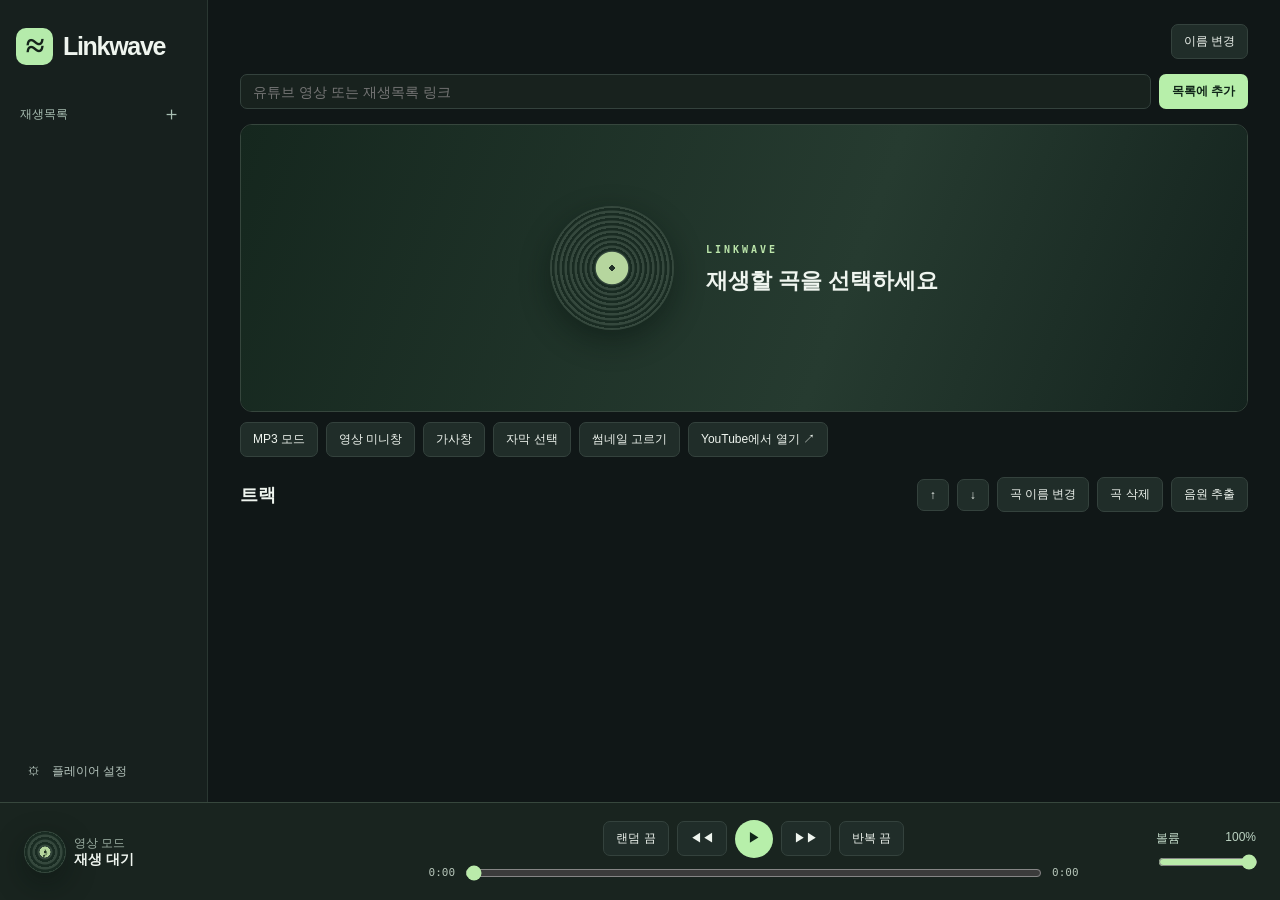
==== Player/ui/index.html @ 4fe720f4 "Import Linkwave player source and user guide" ====
<!doctype html><html lang="ko"><head><meta charset="utf-8"><meta name="viewport" content="width=device-width"><meta http-equiv="Content-Security-Policy" content="default-src 'self'; script-src 'self'; style-src 'self' 'unsafe-inline'; frame-src https://embed.linkwave.example; media-src https:; img-src 'self' data: https://thumb.linkwave.example; object-src 'none'; base-uri 'none'"><title>Linkwave</title><link rel="stylesheet" href="style.css"></head><body>
<aside><header><i class="mark">≈</i> Linkwave</header><div class="sideHead">재생목록<button id="newList" title="목록 만들기">＋</button></div><nav id="lists"></nav><button id="settings" class="sideFoot">⚙　플레이어 설정</button></aside>
<main><section id="libraryHead"><div class="flex"><h1 id="listName"></h1><button id="rename">이름 변경</button></div><form id="addForm"><input id="url" placeholder="유튜브 영상 또는 재생목록 링크" aria-label="유튜브 링크"><button class="accent">목록에 추가</button></form></section>
<section id="deck"><div id="empty"><div class="record"></div><div><small>LINKWAVE</small><h2 id="deckTitle">재생할 곡을 선택하세요</h2></div></div><div id="screen"></div></section>
<div class="flex modebar"><button id="mode">MP3 모드</button><button id="mini">영상 미니창</button><button id="lyricsBtn">가사창</button><button id="captionsBtn">자막 선택</button><button id="thumbnailBtn">썸네일 고르기</button><button id="browser">YouTube에서 열기 ↗</button></div>
<section id="library"><div class="flex"><h2>트랙 <small id="count"></small></h2><div class="spacer"></div><button id="up" title="위로 이동">↑</button><button id="down" title="아래로 이동">↓</button><button id="renameTrack">곡 이름 변경</button><button id="remove">곡 삭제</button><button id="extract">음원 추출</button></div><div id="tracks" role="listbox" aria-label="트랙"></div></section>
</main><footer><div class="now"><div class="disc">♪</div><div><small id="modeName">영상 모드</small><strong id="playingTitle">재생 대기</strong></div></div><div class="controls"><div class="flex"><button id="shuffle">랜덤 끔</button><button id="prev" title="이전 곡">◀◀</button><button class="accent play" id="play" title="재생 또는 일시정지">▶</button><button id="next" title="다음 곡">▶▶</button><button id="repeat">반복 끔</button></div><div class="timeline"><span id="pos">0:00</span><input type="range" id="seek" min="0" max="1" value="0" step=".1" aria-label="재생 위치"><span id="dur">0:00</span></div></div>
<label class="volumeControl" for="volume"><span>볼륨</span><output id="volumeValue" for="volume">100%</output><input id="volume" type="range" min="0" max="100" value="100" step="1" aria-label="볼륨"></label></footer>
<div id="captionSummary" hidden><span id="captionMessage" role="status" aria-live="polite"></span><button id="readPlainLyrics" hidden>가사 보기</button></div>
<div id="notice" role="status" hidden><span id="message"></span><button id="again" hidden>다시 시도</button><button id="dismiss" title="닫기">×</button></div>
<div id="job" hidden><span id="jobText"></span><button id="cancelJob">취소</button><button id="file" hidden>파일 열기</button><button id="folder" hidden>폴더 열기</button><button id="closeJob" hidden>닫기</button></div>
<dialog id="modal"><h2 id="modalTitle"></h2><div id="modalBody"></div><div class="actions"><button id="closeModal">닫기</button><button id="accept" class="accent">확인</button></div></dialog>
<div id="trackMenu" popover="auto" role="menu" aria-label="곡 메뉴"></div>
<script src="core.js"></script><script src="stream.js"></script><script src="app.js"></script><script src="panels.js"></script></body></html>
---- Player/ui/style.css ----
*{box-sizing:border-box}html{color-scheme:dark}body{margin:0;background:#101717;color:#eff5ef;font:14px "Malgun Gothic",sans-serif;display:grid;grid-template-columns:208px 1fr;grid-template-rows:minmax(0,1fr) 98px;height:100vh}button,input,select{font:inherit}button,select,input{border:1px solid #34423d;border-radius:7px;background:#202d29;color:inherit;padding:8px 12px}button{cursor:pointer}button:hover{background:#33463d}button:focus-visible,input:focus-visible{outline:2px solid #a6edb0}.active,button[aria-pressed=true]{color:#b7f1ac;background:#294537}.accent{color:#102518;background:#b7efaa;border-color:transparent;font-weight:700}.accent:hover{background:#d4ffca}aside{display:flex;flex-direction:column;padding:28px 16px 14px;background:#17201e;border-right:1px solid #2a3732;min-height:0}header{font:700 25px Inter,"Segoe UI",sans-serif;letter-spacing:-1.3px;display:flex;align-items:center;gap:10px}.mark{background:#b5ebab;color:#15241b;border-radius:10px;font:900 34px/35px Georgia;width:37px;height:37px;text-align:center}.sideHead,.flex,.actions,.timeline,.now{display:flex;align-items:center;gap:8px}.sideHead{justify-content:space-between;margin:36px 4px 10px;color:#aac0b4;font-size:12px}.sideHead button,nav button,.sideFoot{background:transparent;border:0;text-align:left}.sideHead button{font-size:19px;padding:0 6px}nav{overflow:auto}nav button{width:100%;padding:12px;white-space:nowrap;overflow:hidden;text-overflow:ellipsis}.sideFoot{margin-top:auto;color:#b7c6bf}main{overflow:auto;padding:24px 32px}h1{font-size:29px;letter-spacing:-1.5px;margin:0;overflow-wrap:anywhere}h2{font-size:18px;margin:0}#rename{margin-left:auto}form{display:flex;gap:8px;margin:15px 0}form input{flex:1;background:#18221e;min-width:0}#deck{position:relative;background:#0b1211;overflow:hidden;border-radius:12px;height:clamp(204px,32vh,370px);border:1px solid #36463d}#empty{position:absolute;inset:0;display:flex;align-items:center;gap:32px;justify-content:center;background:linear-gradient(110deg,#15271e,#263b30 60%,#14231e);padding:28px}#empty small{letter-spacing:3px;font:bold 10px monospace;color:#bbe5aa}#empty h2{margin-top:10px;font-size:22px;max-width:400px}.record,.disc{border-radius:50%;background:radial-gradient(circle,#233229 0 3%,#b6d69e 3% 18%,transparent 19%),repeating-radial-gradient(circle at center,#35483d 0 2px,#192b22 3px 5px);width:124px;aspect-ratio:1;flex-shrink:0;box-shadow:0 10px 30px #07120d77}#screen iframe{position:absolute;inset:0;width:100%;height:100%;border:0}.modebar{margin:10px 0 20px;flex-wrap:wrap}button{font-size:12px}.spacer{flex:1}#library h2 small{color:#b8dc9f;font-size:13px}#tracks{margin-top:10px}.track{display:grid;grid-template-columns:30px 1fr auto;width:100%;text-align:left;align-items:center;border:none;border-bottom:1px solid #28332e;border-radius:0;background:transparent;padding:12px 10px;gap:9px;font-size:14px}.track span:first-child{font:12px monospace;color:#96ac9c}.track span:nth-child(2){overflow:hidden;text-overflow:ellipsis;white-space:nowrap}.track.active{background:#24382d;border-radius:6px;color:#c3ecb5}.track small,small,.muted{color:#9db0a4}footer{grid-column:1/-1;background:#19241f;border-top:1px solid #37473d;padding:12px 24px;display:flex;align-items:center;gap:35px}.now{min-width:160px;max-width:30%;flex:1}.now>div:last-child{min-width:0}.now strong{display:block;white-space:nowrap;overflow:hidden;text-overflow:ellipsis}.disc{width:42px;line-height:42px;text-align:center;color:#263c27}.controls{width:55%;max-width:650px}.controls>.flex{justify-content:center}.play{border-radius:50%;width:38px;height:38px}.timeline{margin-top:4px;font:11px monospace;color:#b4c3b7}.timeline input{width:100%;accent-color:#baebaa;padding:0}.actions{margin-top:18px;justify-content:flex-end}dialog,#notice,#job{background:#202e28;color:#edf4ed;border:1px solid #526456;border-radius:12px;padding:18px;box-shadow:0 8px 35px #0007}dialog{width:min(470px,90vw);max-height:85vh;overflow:auto}dialog::backdrop{background:#050b08aa}dialog h2{margin-bottom:18px}dialog label{display:grid;gap:6px;margin:10px 0}dialog input,dialog select{width:100%}dialog pre{white-space:pre-wrap;max-height:160px;overflow:auto}#notice,#job{position:fixed;bottom:104px;right:20px;max-width:75vw;z-index:2;overflow-wrap:anywhere}#job{bottom:auto;top:10px}#notice button,#job button{margin-left:8px}button:disabled{opacity:.5;cursor:default}[hidden]{display:none!important}body.mini{display:block}body.mini aside,body.mini footer,body.mini #libraryHead,body.mini #library,body.mini .modebar button:not(#mini){display:none}body.mini main{padding:0;height:100%;overflow:hidden}body.mini #deck{height:calc(100% - 41px);border:0;border-radius:0}body.mini .modebar{margin:4px}.blank{padding:20px 8px;color:#aab9b0}
body{grid-template-rows:minmax(0,1fr) 98px auto}#captionSummary{grid-column:1/-1;display:flex;align-items:center;gap:12px;padding:5px 24px;background:#17201e;border-top:1px solid #34423d;color:#bdd4c3;font-size:12px;overflow-wrap:anywhere}#captionSummary button{padding:3px 10px}body.mini #captionSummary{display:none}
.volumeControl{display:grid;grid-template-columns:1fr auto;gap:4px 8px;min-width:76px;width:100px;margin-left:auto;color:#bdd4c3;font-size:12px}.volumeControl output{font-variant-numeric:tabular-nums}.volumeControl input{grid-column:1/-1;width:100%;padding:0;accent-color:#baebaa}
.track span:first-child img{display:block;width:30px;height:23px;object-fit:cover;border-radius:3px}.thumbnailGrid{display:grid;grid-template-columns:repeat(2,minmax(0,1fr));gap:8px;margin:12px 0}.thumbnailGrid button{padding:5px;min-height:46px}.thumbnailGrid button[aria-pressed=true]{outline:2px solid #a6edb0}.thumbnailGrid img{display:block;width:100%;aspect-ratio:16/9;object-fit:contain;background:#111916}.thumbnailGrid span{display:block;padding:5px}
.track[draggable=true]{cursor:grab}
.track[draggable=true]:active{cursor:grabbing}
.track[data-drop=before]{box-shadow:inset 0 2px #b7efaa}
.track[data-drop=after]{box-shadow:inset 0 -2px #b7efaa}
#trackMenu{position:fixed;inset:auto;margin:0;min-width:156px;max-height:100vh;overflow:auto;padding:4px;border:1px solid #526456;border-radius:8px;background:#202e28;color:#edf4ed;box-shadow:0 6px 22px #0007}
#trackMenu button{display:block;width:100%;border:0;background:transparent;text-align:left}
#trackMenu button:enabled:is(:hover,:focus-visible){background:#33463d}
#trackMenu button:last-child{color:#ffb8b3}
.settingsNav{display:flex;flex-wrap:wrap;gap:5px;margin-bottom:14px}
.settingsFields{display:grid;grid-template-columns:repeat(auto-fit,minmax(175px,1fr));gap:8px 14px;align-items:start}
.settingsFields label{margin:0;min-width:0}.settingsFields select{min-width:0}
.settingsFields+div{margin-top:14px;max-height:200px;overflow:auto}
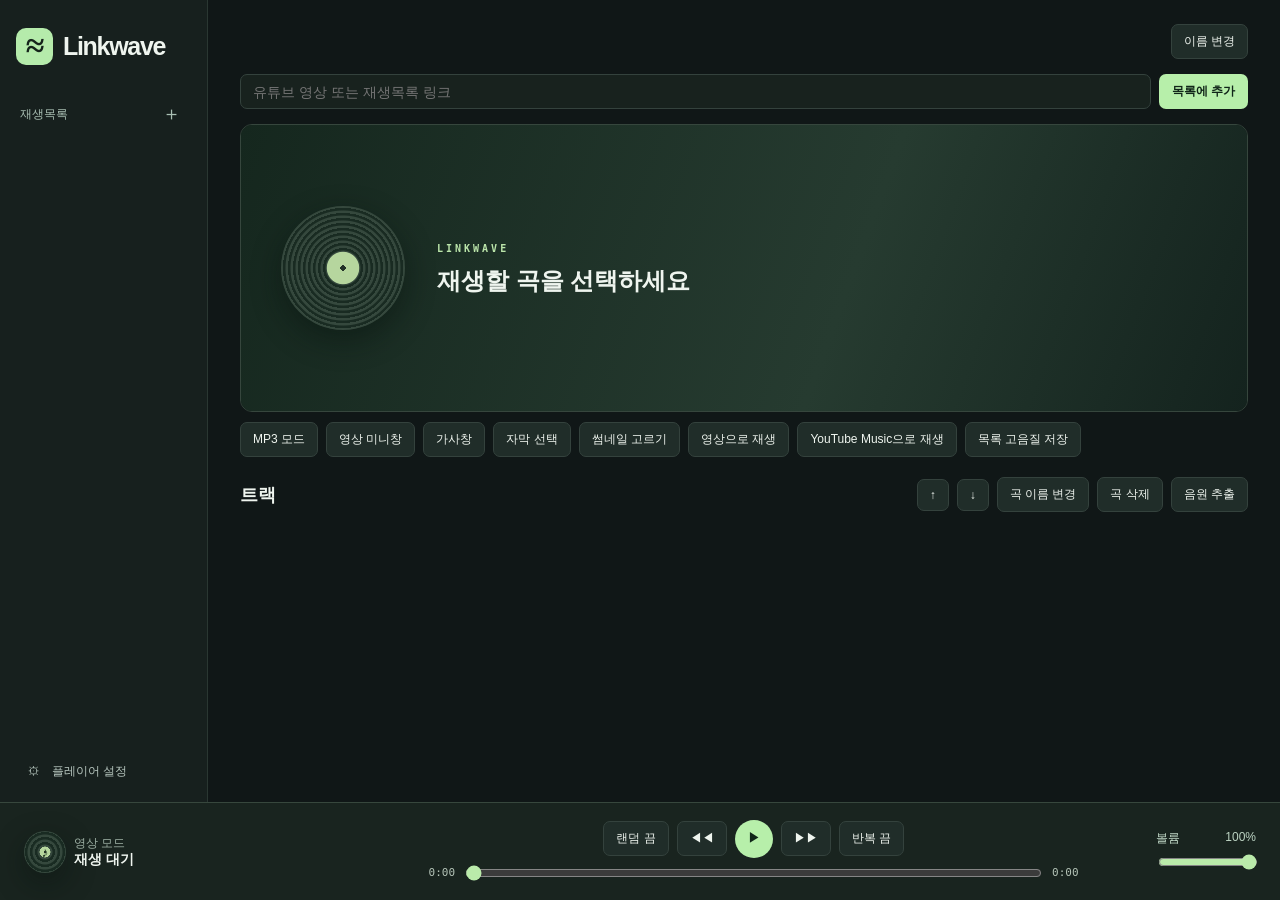
==== commit 87403138: "Release Linkwave v0.1.3 with cached YouTube Music playback" ====
--- a/Player/ui/index.html
+++ b/Player/ui/index.html
@@ -1,9 +1,9 @@
 <!doctype html><html lang="ko"><head><meta charset="utf-8"><meta name="viewport" content="width=device-width"><meta http-equiv="Content-Security-Policy" content="default-src 'self'; script-src 'self'; style-src 'self' 'unsafe-inline'; frame-src https://embed.linkwave.example; media-src https:; img-src 'self' data: https://thumb.linkwave.example; object-src 'none'; base-uri 'none'"><title>Linkwave</title><link rel="stylesheet" href="style.css"></head><body>
 <aside><header><i class="mark">≈</i> Linkwave</header><div class="sideHead">재생목록<button id="newList" title="목록 만들기">＋</button></div><nav id="lists"></nav><button id="settings" class="sideFoot">⚙　플레이어 설정</button></aside>
 <main><section id="libraryHead"><div class="flex"><h1 id="listName"></h1><button id="rename">이름 변경</button></div><form id="addForm"><input id="url" placeholder="유튜브 영상 또는 재생목록 링크" aria-label="유튜브 링크"><button class="accent">목록에 추가</button></form></section>
-<section id="deck"><div id="empty"><div class="record"></div><div><small>LINKWAVE</small><h2 id="deckTitle">재생할 곡을 선택하세요</h2></div></div><div id="screen"></div></section>
-<div class="flex modebar"><button id="mode">MP3 모드</button><button id="mini">영상 미니창</button><button id="lyricsBtn">가사창</button><button id="captionsBtn">자막 선택</button><button id="thumbnailBtn">썸네일 고르기</button><button id="browser">YouTube에서 열기 ↗</button></div>
-<section id="library"><div class="flex"><h2>트랙 <small id="count"></small></h2><div class="spacer"></div><button id="up" title="위로 이동">↑</button><button id="down" title="아래로 이동">↓</button><button id="renameTrack">곡 이름 변경</button><button id="remove">곡 삭제</button><button id="extract">음원 추출</button></div><div id="tracks" role="listbox" aria-label="트랙"></div></section>
+<section id="deck"><div id="empty"><img id="deckCover" alt="" hidden><div class="record"></div><div class="deckInfo"><small>LINKWAVE</small><h2 id="deckTitle">재생할 곡을 선택하세요</h2><p id="deckCredit"></p></div></div><div id="screen"></div></section>
+<div class="flex modebar"><button id="mode">MP3 모드</button><button id="mini">영상 미니창</button><button id="lyricsBtn">가사창</button><button id="captionsBtn">자막 선택</button><button id="thumbnailBtn">썸네일 고르기</button><button id="browser">영상으로 재생</button><button id="musicBrowser">YouTube Music으로 재생</button><button id="musicOfflineSave" title="선택한 곡부터 현재 목록의 Music 고음질 저장본을 확인합니다">목록 고음질 저장</button><button id="musicPaneToggle" aria-expanded="false" hidden>Music 화면 보기</button></div>
+<small id="musicOfflineStatus" role="status" aria-live="polite" hidden></small><section id="library"><div class="flex"><h2>트랙 <small id="count"></small></h2><div class="spacer"></div><button id="up" title="위로 이동">↑</button><button id="down" title="아래로 이동">↓</button><button id="renameTrack">곡 이름 변경</button><button id="remove">곡 삭제</button><button id="extract">음원 추출</button></div><div id="tracks" role="listbox" aria-label="트랙"></div></section>
 </main><footer><div class="now"><div class="disc">♪</div><div><small id="modeName">영상 모드</small><strong id="playingTitle">재생 대기</strong></div></div><div class="controls"><div class="flex"><button id="shuffle">랜덤 끔</button><button id="prev" title="이전 곡">◀◀</button><button class="accent play" id="play" title="재생 또는 일시정지">▶</button><button id="next" title="다음 곡">▶▶</button><button id="repeat">반복 끔</button></div><div class="timeline"><span id="pos">0:00</span><input type="range" id="seek" min="0" max="1" value="0" step=".1" aria-label="재생 위치"><span id="dur">0:00</span></div></div>
 <label class="volumeControl" for="volume"><span>볼륨</span><output id="volumeValue" for="volume">100%</output><input id="volume" type="range" min="0" max="100" value="100" step="1" aria-label="볼륨"></label></footer>
 <div id="captionSummary" hidden><span id="captionMessage" role="status" aria-live="polite"></span><button id="readPlainLyrics" hidden>가사 보기</button></div>
--- a/Player/ui/style.css
+++ b/Player/ui/style.css
@@ -14,3 +14,15 @@
 .settingsFields{display:grid;grid-template-columns:repeat(auto-fit,minmax(175px,1fr));gap:8px 14px;align-items:start}
 .settingsFields label{margin:0;min-width:0}.settingsFields select{min-width:0}
 .settingsFields+div{margin-top:14px;max-height:200px;overflow:auto}
+#deck{container-type:inline-size}
+#empty{isolation:isolate;justify-content:flex-start;gap:clamp(14px,3.5cqw,32px);padding:clamp(16px,4cqw,40px)}
+#deckCover{position:absolute;inset:0;width:100%;height:100%;object-fit:cover;z-index:-2}
+#deckCover:not([hidden])~.deckInfo{text-shadow:0 1px 4px #000}
+#empty:has(#deckCover:not([hidden]))::before{content:"";position:absolute;inset:0;z-index:-1;background:linear-gradient(100deg,#101b17ef,#101b17be 60%,#101b1780)}
+#empty .record{width:clamp(48px,13cqw,124px)}
+.deckInfo{min-width:0;flex:1}
+#empty h2{max-width:none;font-size:clamp(16px,3.1cqw,24px);line-height:1.3;word-break:keep-all;overflow-wrap:anywhere}
+#deckCredit{margin:6px 0 0;color:#d2dfd4;overflow-wrap:anywhere}#deckCredit:empty{display:none}
+@container (max-width:460px){#empty .record{display:none}}
+.trackLabel{min-width:0;display:grid;gap:3px}
+.trackLabel>*{overflow:hidden;text-overflow:ellipsis;white-space:nowrap}
